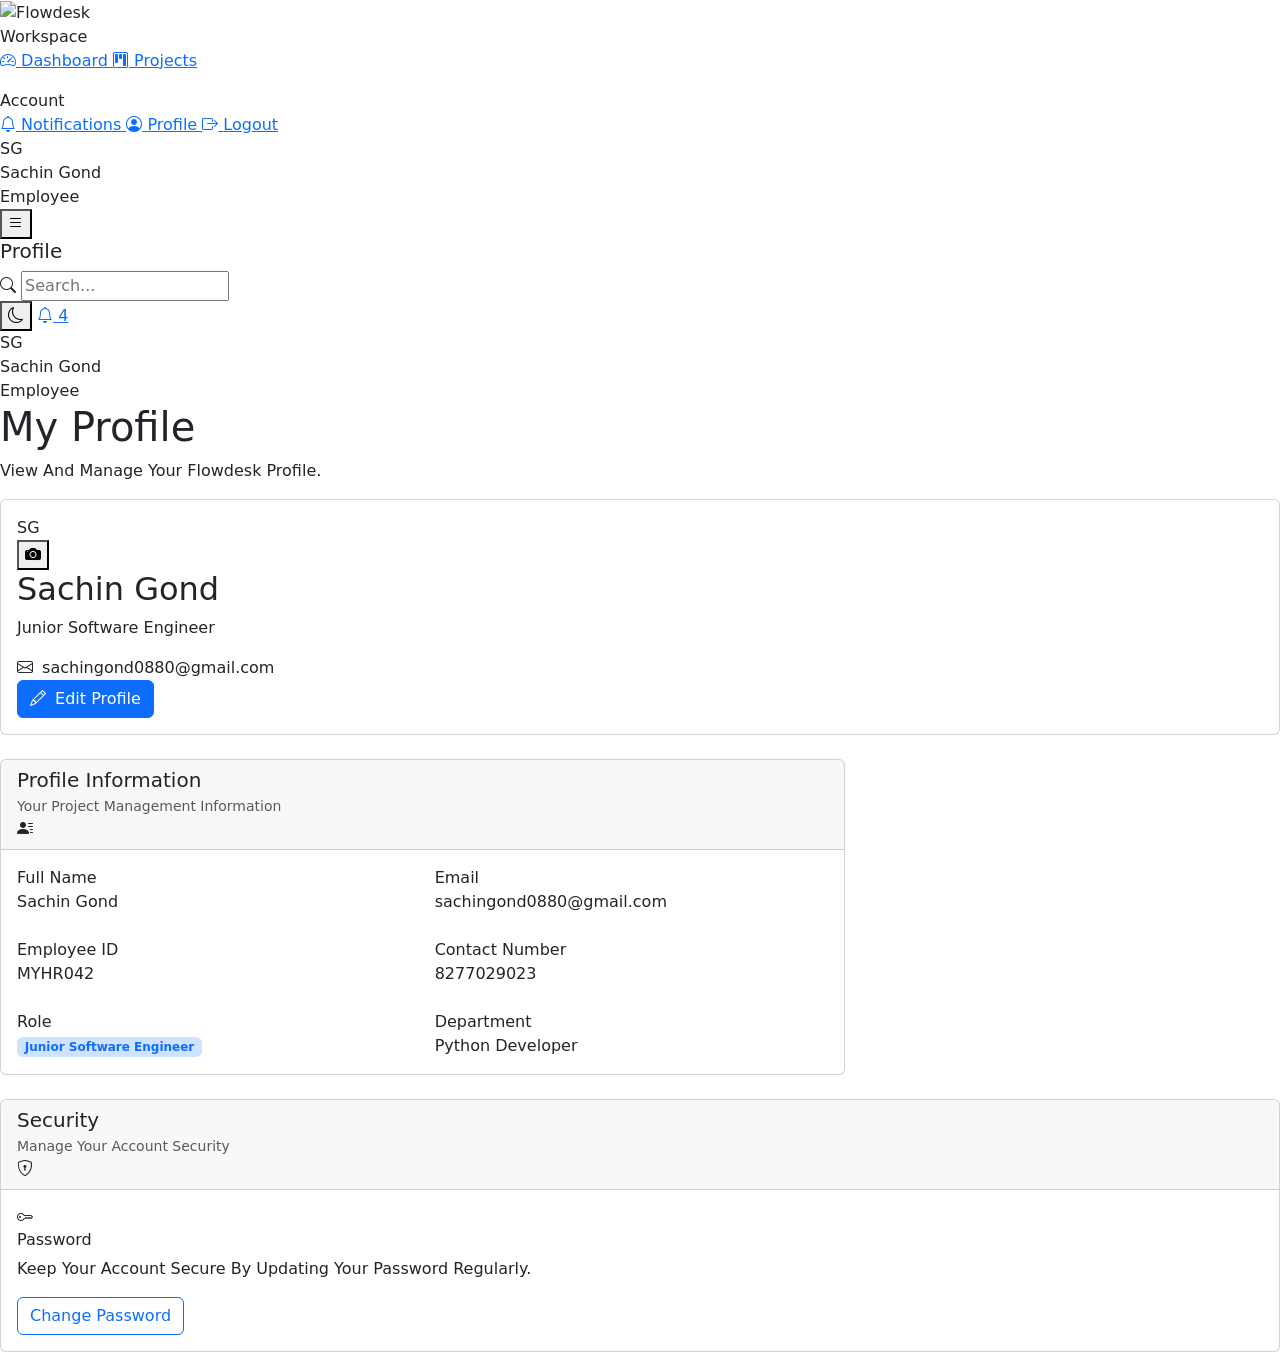
==== index.html @ 90977b36 "changing names of file" ====
<!DOCTYPE html>
<html lang="en">

<head>
    <meta charset="UTF-8">
    <meta name="viewport" content="width=device-width, initial-scale=1.0">

    <title>Flowdesk | Profile</title>

    <link
        href="https://cdn.jsdelivr.net/npm/bootstrap@5.3.3/dist/css/bootstrap.min.css"
        rel="stylesheet">

    <link
        rel="stylesheet"
        href="https://cdn.jsdelivr.net/npm/bootstrap-icons@1.11.3/font/bootstrap-icons.min.css">

    <link rel="stylesheet" href="css/style.css">
</head>

<body class="profile-page">

<div id="sidebarOverlay"></div>

<!-- =====================================================
     SIDEBAR
     ===================================================== -->

<aside class="sidebar" id="sidebar">

    <div class="sidebar-logo">

        <img class="logo-image"
             src="log.png"
             alt="Flowdesk">

    </div>


    <nav class="sidebar-nav">

        <div class="nav-section-title">
            Workspace
        </div>

        <a href="index.html" class="sidebar-link">
            <i class="bi bi-speedometer2"></i>
            <span>Dashboard</span>
        </a>

        <a href="projects.html" class="sidebar-link">
            <i class="bi bi-kanban"></i>
            <span>Projects</span>
        </a>


        <div class="nav-section-title mt-3">
            Account
        </div>

        <a href="notifications.html" class="sidebar-link">
            <i class="bi bi-bell"></i>
            <span>Notifications</span>
        </a>

        <a href="profile.html" class="sidebar-link active">
            <i class="bi bi-person-circle"></i>
            <span>Profile</span>
        </a>

        <a href="#" class="sidebar-link logout-btn">
            <i class="bi bi-box-arrow-right"></i>
            <span>Logout</span>
        </a>

    </nav>


    <div class="sidebar-footer">

        <div class="sidebar-user">

            <div class="avatar employee-avatar-sync">
                SG
            </div>

            <div class="sidebar-user-info">
                <div class="sidebar-user-name">
                    Sachin Gond
                </div>

                <div class="sidebar-user-role">
                    Employee
                </div>

            </div>

        </div>

    </div>

</aside>


<!-- =====================================================
     MAIN WRAPPER
     ===================================================== -->

<div class="main-wrapper">


    <!-- =================================================
         TOPBAR
         ================================================= -->

    <header class="topbar">

        <div class="topbar-left">

            <button
                class="sidebar-toggle"
                id="sidebarToggle">

                <i class="bi bi-list"></i>

            </button>

            <h5 class="page-heading">
                Profile
            </h5>

        </div>


        <div class="topbar-search">

            <i class="bi bi-search"></i>

            <input
                type="text"
                placeholder="Search...">

        </div>


        <div class="topbar-right">

            <button
                class="notification-btn"
                id="themeToggle">

                <i class="bi bi-moon"></i>

            </button>


            <a
                href="notifications.html"
                class="notification-btn">

                <i class="bi bi-bell"></i>

                <span class="notification-badge">
                    4
                </span>

            </a>


            <div class="user-menu">

                <div class="avatar employee-avatar-sync">
                   SG
                </div>

                <div class="user-info">

                    <div class="user-name">
                       Sachin Gond
                    </div>

                    <div class="user-role">
                        Employee
                    </div>

                </div>

            </div>

        </div>

    </header>


    <!-- =================================================
         PAGE CONTENT
         ================================================= -->

    <main class="page-content">


        <!-- PAGE HEADER -->

        <div class="page-header">

            <div>

                <h1 class="page-title">
                    My Profile
                </h1>

                <p class="page-subtitle">
                    View And Manage Your Flowdesk Profile.
                </p>

            </div>

        </div>


        <!-- =================================================
             PROFILE HEADER CARD
             ================================================= -->

        <div class="card profile-header-card mb-4">

            <div class="card-body">

                <div class="profile-main">


                    <div class="profile-avatar-wrapper">

                        <div class="profile-avatar employee-avatar-sync">
                            SG
                        </div>

                        <button
                            class="profile-camera"
                            id="changePhotoBtn"
                            title="Change profile photo">

                            <i class="bi bi-camera-fill"></i>

                        </button>

                    </div>


                    <div class="profile-main-info">

                        <h2 id="profileHeaderName">
                            Sachin Gond
                        </h2>

                        <p class="profile-role">
                            Junior Software Engineer
                        </p>

                        <div class="profile-meta">

                            <span id="profileHeaderEmail">
                                <i class="bi bi-envelope me-1"></i>
                                sachingond0880@gmail.com
                            </span>

                        </div>

                    </div>


                    <div class="profile-header-actions">

                        <button
                            class="btn btn-primary"
                            data-bs-toggle="modal"
                            data-bs-target="#editProfileModal">

                            <i class="bi bi-pencil me-1"></i>

                            Edit Profile

                        </button>

                    </div>

                </div>

            </div>

        </div>


        <!-- =================================================
             PROFILE CONTENT
             ================================================= -->

        <div class="row g-4">


            <!-- =================================================
                 PERSONAL / WORK INFORMATION
                 ================================================= -->

            <div class="col-lg-8">

                <div class="card h-100">

                    <div class="card-header">

                        <div>

                            <h5 class="mb-1">
                                Profile Information
                            </h5>

                            <p class="text-muted small mb-0">
                                Your Project Management Information
                            </p>

                        </div>

                        <i class="bi bi-person-lines-fill card-header-icon"></i>

                    </div>


                    <div class="card-body">

                        <div class="row g-4">


                            <!-- NAME -->

                            <div class="col-md-6">

                                <label class="profile-label">
                                    Full Name
                                </label>

                                <div id="profileFullName" class="profile-value">
                                    Sachin Gond
                                </div>

                            </div>




                            <!-- EMAIL -->

                            <div class="col-md-6">

                                <label class="profile-label">
                                    Email
                                </label>

                                <div id="profileEmailDisplay" class="profile-value">
                                    sachingond0880@gmail.com
                                </div>

                            </div>


                            <!-- EMPLOYEE ID -->

                            <div class="col-md-6">

                                <label class="profile-label">
                                    Employee ID
                                </label>

                                <div class="profile-value">
                                    MYHR042
                                </div>

                            </div>


                            <!-- CONTACT NUMBER -->

                            <div class="col-md-6">

                                <label class="profile-label">
                                    Contact Number
                                </label>

                                <div class="profile-value">
                                    8277029023
                                </div>

                            </div>


                            <!-- ROLE -->

                            <div class="col-md-6">

                                <label class="profile-label">
                                    Role
                                </label>

                                <div class="profile-value">

                                    <span class="badge bg-primary-subtle text-primary">
                                        Junior Software Engineer
                                    </span>

                                </div>

                            </div>


                            <!-- DEPARTMENT -->

                            <div class="col-md-6">

                                <label class="profile-label">
                                    Department
                                </label>

                                <div id="profileDisplayDepartment" class="profile-value">
                                    Python Developer
                                </div>

                            </div>


                        </div>

                    </div>

                </div>

            </div>




            <!-- =================================================
                 SECURITY
                 ================================================= -->

            <div class="col-12">

                <div class="card">

                    <div class="card-header">

                        <div>

                            <h5 class="mb-1">
                                Security
                            </h5>

                            <p class="text-muted small mb-0">
                                Manage Your Account Security
                            </p>

                        </div>

                        <i class="bi bi-shield-lock card-header-icon"></i>

                    </div>


                    <div class="card-body">

                        <div class="security-row">


                            <div class="security-info">

                                <div class="security-icon">

                                    <i class="bi bi-key"></i>

                                </div>


                                <div>

                                    <h6>
                                        Password
                                    </h6>

                                    <p>
                                        Keep Your Account Secure By
                                        Updating Your Password Regularly.
                                    </p>

                                </div>

                            </div>


                            <button
                                class="btn btn-outline-primary"
                                data-bs-toggle="modal"
                                data-bs-target="#passwordModal">

                                Change Password

                            </button>


                        </div>

                    </div>

                </div>

            </div>


        </div>


    </main>

</div>


<!-- =====================================================
     EDIT PROFILE MODAL
     ===================================================== -->

<div
    class="modal fade"
    id="editProfileModal"
    tabindex="-1"
    aria-hidden="true">

    <div class="modal-dialog modal-dialog-centered">

        <div class="modal-content">


            <div class="modal-header">

                <h5 class="modal-title">
                    Edit Profile
                </h5>

                <button
                    type="button"
                    class="btn-close"
                    data-bs-dismiss="modal">
                </button>

            </div>


            <div class="modal-body">

                <form id="editProfileForm">


                    <div class="mb-3">

                        <label class="form-label">
                            Full Name
                        </label>

                        <input
                            type="text"
                            class="form-control"
                            value="Anagha Prasanna Pothi"
                            id="profileName">

                    </div>


                    <div class="mb-3">

                        <label class="form-label">
                            Email
                        </label>

                        <input
                            type="email"
                            class="form-control"
                            value="angha@hourlyrecruit.com"
                            id="profileEmail">

                    </div>


                    <div class="mb-3">

                        <label class="form-label">
                            Department
                        </label>

                        <input
                            type="text"
                            class="form-control"
                            value="Technology"
                            id="profileDepartment">

                    </div>


                    <div class="mb-3">

                        <label class="form-label">
                            Technology
                        </label>

                        <input
                            type="text"
                            class="form-control"
                            value="Project Managemnet"
                            id="profileTechnology">

                    </div>


                </form>

            </div>


            <div class="modal-footer">

                <button
                    type="button"
                    class="btn btn-light"
                    data-bs-dismiss="modal">

                    Cancel

                </button>


                <button
                    type="button"
                    class="btn btn-primary"
                    id="saveProfileBtn">

                    Save Changes

                </button>

            </div>


        </div>

    </div>

</div>


<!-- =====================================================
     CHANGE PASSWORD MODAL
     ===================================================== -->

<div
    class="modal fade"
    id="passwordModal"
    tabindex="-1"
    aria-hidden="true">

    <div class="modal-dialog modal-dialog-centered">

        <div class="modal-content">


            <div class="modal-header">

                <h5 class="modal-title">
                    Change Password
                </h5>

                <button
                    type="button"
                    class="btn-close"
                    data-bs-dismiss="modal">
                </button>

            </div>


            <div class="modal-body">

                <form id="passwordForm">


                    <div class="mb-3">

                        <label class="form-label">
                            Current Password
                        </label>

                        <input
                            type="password"
                            class="form-control"
                            id="currentPassword"
                            placeholder="Enter current password">
                        <button type="button" class="password-toggle" data-target="currentPassword" aria-label="Show current password"><i class="bi bi-eye"></i></button>

                    </div>


                    <div class="mb-3">

                        <label class="form-label">
                            New Password
                        </label>

                        <input
                            type="password"
                            class="form-control"
                            id="newPassword"
                            placeholder="Enter new password">
                        <button type="button" class="password-toggle" data-target="newPassword" aria-label="Show new password"><i class="bi bi-eye"></i></button>

                        <div class="password-strength" aria-live="polite">
                            <div class="password-strength-header"><span>Password Strength</span><strong id="passwordStrengthLabel">-</strong></div>
                            <div class="password-strength-track"><span id="passwordStrengthBar"></span></div>
                        </div>

                    </div>


                    <div class="mb-3">

                        <label class="form-label">
                            Confirm New Password
                        </label>

                        <input
                            type="password"
                            class="form-control"
                            id="confirmPassword"
                            placeholder="Confirm new password">
                        <button type="button" class="password-toggle" data-target="confirmPassword" aria-label="Show confirm password"><i class="bi bi-eye"></i></button>

                    </div>


                </form>

            </div>


            <div class="modal-footer">

                <button
                    type="button"
                    class="btn btn-light"
                    data-bs-dismiss="modal">

                    Cancel

                </button>


                <button
                    type="button"
                    class="btn btn-primary"
                    id="changePasswordBtn">

                    Update Password

                </button>

            </div>


        </div>

    </div>

</div>


<!-- =====================================================
     CHANGE PHOTO MODAL
     ===================================================== -->

<div
    class="modal fade"
    id="photoModal"
    tabindex="-1"
    aria-hidden="true">

    <div class="modal-dialog modal-dialog-centered">

        <div class="modal-content">

            <div class="modal-header">

                <h5 class="modal-title">
                    Change Profile Photo
                </h5>

                <button
                    type="button"
                    class="btn-close"
                    data-bs-dismiss="modal">
                </button>

            </div>


            <div class="modal-body">

                <label class="form-label">
                    Select Profile Photo
                </label>

                <input
                    type="file"
                    class="form-control"
                    id="profilePhoto"
                    accept="image/*">

                <small class="text-muted">
                    JPG or PNG image recommended.
                </small>

            </div>


            <div class="modal-footer">

                <button
                    type="button"
                    class="btn btn-light"
                    data-bs-dismiss="modal">

                    Cancel

                </button>


                <button
                    type="button"
                    class="btn btn-primary"
                    id="savePhotoBtn">

                    Save Photo

                </button>

            </div>

        </div>

    </div>

</div>


<!-- =====================================================
     BOOTSTRAP
     ===================================================== -->

<script
    src="https://cdn.jsdelivr.net/npm/bootstrap@5.3.3/dist/js/bootstrap.bundle.min.js">
</script>

<script src="js/app.js"></script>


<!-- =====================================================
     PROFILE JAVASCRIPT
     ===================================================== -->

<script>

document.addEventListener("DOMContentLoaded", function () {

    document.querySelectorAll(".password-toggle").forEach(function (button) {
        button.addEventListener("click", function () {
            const input = document.getElementById(button.dataset.target);
            const icon = button.querySelector("i");
            const visible = input.type === "text";
            input.type = visible ? "password" : "text";
            icon.className = visible ? "bi bi-eye" : "bi bi-eye-slash";
            button.setAttribute("aria-label", (visible ? "Show " : "Hide ") + input.id);
        });
    });

    const newPasswordInput = document.getElementById("newPassword");
    const strengthLabel = document.getElementById("passwordStrengthLabel");
    const strengthBar = document.getElementById("passwordStrengthBar");
    if (newPasswordInput && strengthLabel && strengthBar) {
        newPasswordInput.addEventListener("input", function () {
            const value = newPasswordInput.value;
            const score = (value.length >= 8 ? 1 : 0) + (/[A-Z]/.test(value) ? 1 : 0) + (/[a-z]/.test(value) ? 1 : 0) + (/[0-9!@#$%^&*]/.test(value) ? 1 : 0);
            const strength = value.length < 6 || score < 2 ? ["Weak", "30%"] : score < 4 ? ["Medium", "65%"] : ["Strong", "100%"];
            strengthLabel.textContent = value ? strength[0] : "-";
            strengthBar.style.width = value ? strength[1] : "0%";
            strengthBar.dataset.strength = value ? strength[0].toLowerCase() : "";
        });
    }


    /* =================================================
       EDIT PROFILE
       ================================================= */

    const saveProfileBtn = document.getElementById("saveProfileBtn");

    if (saveProfileBtn) {
        saveProfileBtn.addEventListener("click", function () {
            const name = (document.getElementById("profileName")?.value || "").trim();
            const email = (document.getElementById("profileEmail")?.value || "").trim();
            const department = (document.getElementById("profileDepartment")?.value || "").trim();
            const technology = (document.getElementById("profileTechnology")?.value || "").trim();

            if (!name || !email) {
                if (typeof showToast === "function") {
                    showToast("Please enter name and email.", "warning");
                }
                return;
            }

            // Update header and card fields using IDs where available
            const headerName = document.getElementById("profileHeaderName");
            if (headerName) headerName.innerText = name;

            const headerEmail = document.getElementById("profileHeaderEmail");
            if (headerEmail) headerEmail.innerHTML = '<i class="bi bi-envelope me-1"></i> ' + email;

            const fullNameDisplay = document.getElementById("profileFullName");
            if (fullNameDisplay) fullNameDisplay.innerText = name;

            const emailDisplay = document.getElementById("profileEmailDisplay");
            if (emailDisplay) emailDisplay.innerText = email;

            const deptDisplay = document.getElementById("profileDisplayDepartment");
            if (deptDisplay) deptDisplay.innerText = department;

            const techDisplay = document.getElementById("profileDisplayTechnology");
            if (techDisplay) techDisplay.innerText = technology;

            // Close modal safely
            const modalEl = document.getElementById("editProfileModal");
            if (modalEl) {
                let modal = bootstrap.Modal.getInstance(modalEl);
                if (!modal) modal = new bootstrap.Modal(modalEl);
                modal.hide();
            }

            if (typeof showToast === "function") showToast("Profile updated successfully.", "success");
        });
    }


    /* =================================================
       CHANGE PASSWORD
       ================================================= */

    const changePasswordBtn =
        document.getElementById(
            "changePasswordBtn"
        );


    changePasswordBtn.addEventListener(
        "click",
        function () {

            const current =
                document.getElementById(
                    "currentPassword"
                ).value;


            const newPassword =
                document.getElementById(
                    "newPassword"
                ).value;


            const confirmPassword =
                document.getElementById(
                    "confirmPassword"
                ).value;


            if (
                !current ||
                !newPassword ||
                !confirmPassword
            ) {

                if (
                    typeof showToast === "function"
                ) {

                    showToast(
                        "Please fill all password fields.",
                        "warning"
                    );

                }

                return;

            }


            if (newPassword !== confirmPassword) {

                if (
                    typeof showToast === "function"
                ) {

                    showToast(
                        "New passwords do not match.",
                        "danger"
                    );

                }

                return;

            }


            if (newPassword.length < 6) {

                if (
                    typeof showToast === "function"
                ) {

                    showToast(
                        "Password must contain at least 6 characters.",
                        "warning"
                    );

                }

                return;

            }


            const modal =
                bootstrap.Modal.getInstance(
                    document.getElementById(
                        "passwordModal"
                    )
                );


            modal.hide();


            document
                .getElementById("passwordForm")
                .reset();


            if (
                typeof showToast === "function"
            ) {

                showToast(
                    "Password updated successfully.",
                    "success"
                );

            }

        }
    );


    /* =================================================
       CHANGE PHOTO
       ================================================= */

    const changePhotoBtn =
        document.getElementById(
            "changePhotoBtn"
        );


    changePhotoBtn.addEventListener(
        "click",
        function () {

            const modal =
                new bootstrap.Modal(
                    document.getElementById(
                        "photoModal"
                    )
                );


            modal.show();

        }
    );


    /* =================================================
       SAVE PHOTO
       ================================================= */

    document
        .getElementById("savePhotoBtn")
        .addEventListener(
            "click",
            function () {

                const file =
                    document.getElementById(
                        "profilePhoto"
                    ).files[0];


                if (!file) {

                    if (
                        typeof showToast === "function"
                    ) {

                        showToast(
                            "Please select a profile photo.",
                            "warning"
                        );

                    }

                    return;

                }


                const reader =
                    new FileReader();


                reader.onload =
                    function (event) {

                        const avatars =
                            document.querySelectorAll(
                                ".profile-avatar"
                            );


                        localStorage.setItem("flowdeskEmployeePhoto", event.target.result);

                        document.querySelectorAll(".employee-avatar-sync").forEach(
                            function (avatar) {

                                avatar.innerHTML =
                                    '<img src="' +
                                    event.target.result +
                                    '" alt="Profile Photo">';

                            }
                        );


                        const modal =
                            bootstrap.Modal.getInstance(
                                document.getElementById(
                                    "photoModal"
                                )
                            );


                        modal.hide();


                        if (
                            typeof showToast === "function"
                        ) {

                            showToast(
                                "Profile photo updated.",
                                "success"
                            );

                        }

                    };


                reader.readAsDataURL(file);

            }
        );


});

</script>

<script>
// Save profile changes from Edit Profile modal into the visible profile view
document.getElementById('saveProfileBtn')?.addEventListener('click', function () {
    var name = (document.getElementById('profileName')?.value || '').trim();
    var email = (document.getElementById('profileEmail')?.value || '').trim();
    var dept = (document.getElementById('profileDepartment')?.value || '').trim();
    var tech = (document.getElementById('profileTechnology')?.value || '').trim();

    if (name) {
        var h = document.getElementById('profileHeaderName');
        if (h) h.innerText = name;
        var f = document.getElementById('profileFullName');
        if (f) f.innerText = name;
    }

    if (email) {
        var he = document.getElementById('profileHeaderEmail');
        if (he) he.innerHTML = '<i class="bi bi-envelope me-1"></i> ' + email;
        var ed = document.getElementById('profileEmailDisplay');
        if (ed) ed.innerText = email;
    }

    if (dept) {
        var pd = document.getElementById('profileDisplayDepartment');
        if (pd) pd.innerText = dept;
    }

    if (tech) {
        var pt = document.getElementById('profileDisplayTechnology');
        if (pt) pt.innerText = tech;
    }

    // hide modal using Bootstrap API
    var modalEl = document.getElementById('editProfileModal');
    if (modalEl) {
        var modal = bootstrap.Modal.getInstance(modalEl);
        if (!modal) modal = new bootstrap.Modal(modalEl);
        modal.hide();
    }

    if (typeof showToast === 'function') {
        showToast('Profile updated successfully.', 'success');
    }
});
</script>

</body>

</html>
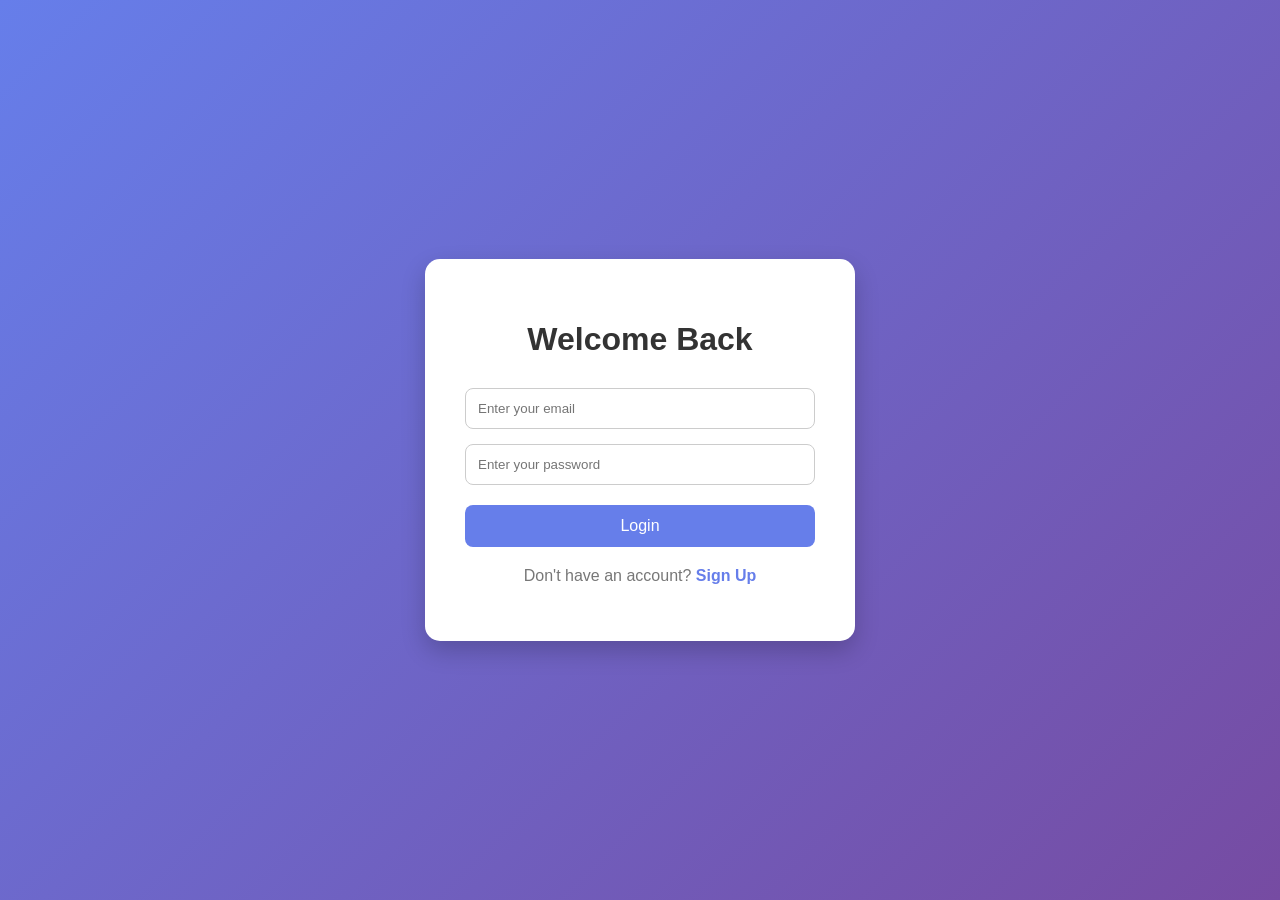
==== commit 71c60a29: "changing file data" ====
--- a/index.html
+++ b/index.html
@@ -1,1247 +1,104 @@
 <!DOCTYPE html>
 <html lang="en">
-
 <head>
     <meta charset="UTF-8">
     <meta name="viewport" content="width=device-width, initial-scale=1.0">
 
-    <title>Flowdesk | Profile</title>
-
-    <link
-        href="https://cdn.jsdelivr.net/npm/bootstrap@5.3.3/dist/css/bootstrap.min.css"
-        rel="stylesheet">
-
-    <link
-        rel="stylesheet"
-        href="https://cdn.jsdelivr.net/npm/bootstrap-icons@1.11.3/font/bootstrap-icons.min.css">
-
-    <link rel="stylesheet" href="css/style.css">
+    <title>Login Page</title>
 </head>
 
-<body class="profile-page">
+<body style="
+    margin: 0;
+    padding: 0;
+    font-family: Arial, sans-serif;
+    background: linear-gradient(135deg, #667eea, #764ba2);
+    height: 100vh;
+    display: flex;
+    justify-content: center;
+    align-items: center;
+">
 
-<div id="sidebarOverlay"></div>
+    <div style="
+        background: white;
+        width: 350px;
+        padding: 40px;
+        border-radius: 15px;
+        box-shadow: 0 10px 25px rgba(0,0,0,0.2);
+        text-align: center;
+    ">
 
-<!-- =====================================================
-     SIDEBAR
-     ===================================================== -->
+        <h1 style="
+            margin-bottom: 30px;
+            color: #333;
+        ">
+            Welcome Back
+        </h1>
 
-<aside class="sidebar" id="sidebar">
+        <form>
 
-    <div class="sidebar-logo">
+            <input
+                type="email"
+                placeholder="Enter your email"
+                required
+                style="
+                    width: 100%;
+                    padding: 12px;
+                    margin-bottom: 15px;
+                    border: 1px solid #ccc;
+                    border-radius: 8px;
+                    box-sizing: border-box;
+                "
+            >
 
-        <img class="logo-image"
-             src="log.png"
-             alt="Flowdesk">
+            <input
+                type="password"
+                placeholder="Enter your password"
+                required
+                style="
+                    width: 100%;
+                    padding: 12px;
+                    margin-bottom: 20px;
+                    border: 1px solid #ccc;
+                    border-radius: 8px;
+                    box-sizing: border-box;
+                "
+            >
+
+            <button
+                type="submit"
+                style="
+                    width: 100%;
+                    padding: 12px;
+                    border: none;
+                    border-radius: 8px;
+                    background-color: #667eea;
+                    color: white;
+                    font-size: 16px;
+                    cursor: pointer;
+                "
+            >
+                Login
+            </button>
+
+        </form>
+
+        <p style="
+            margin-top: 20px;
+            color: #777;
+        ">
+            Don't have an account?
+            <a href="#" style="
+                color: #667eea;
+                text-decoration: none;
+                font-weight: bold;
+            ">
+                Sign Up
+            </a>
+        </p>
 
     </div>
 
-
-    <nav class="sidebar-nav">
-
-        <div class="nav-section-title">
-            Workspace
-        </div>
-
-        <a href="index.html" class="sidebar-link">
-            <i class="bi bi-speedometer2"></i>
-            <span>Dashboard</span>
-        </a>
-
-        <a href="projects.html" class="sidebar-link">
-            <i class="bi bi-kanban"></i>
-            <span>Projects</span>
-        </a>
-
-
-        <div class="nav-section-title mt-3">
-            Account
-        </div>
-
-        <a href="notifications.html" class="sidebar-link">
-            <i class="bi bi-bell"></i>
-            <span>Notifications</span>
-        </a>
-
-        <a href="profile.html" class="sidebar-link active">
-            <i class="bi bi-person-circle"></i>
-            <span>Profile</span>
-        </a>
-
-        <a href="#" class="sidebar-link logout-btn">
-            <i class="bi bi-box-arrow-right"></i>
-            <span>Logout</span>
-        </a>
-
-    </nav>
-
-
-    <div class="sidebar-footer">
-
-        <div class="sidebar-user">
-
-            <div class="avatar employee-avatar-sync">
-                SG
-            </div>
-
-            <div class="sidebar-user-info">
-                <div class="sidebar-user-name">
-                    Sachin Gond
-                </div>
-
-                <div class="sidebar-user-role">
-                    Employee
-                </div>
-
-            </div>
-
-        </div>
-
-    </div>
-
-</aside>
-
-
-<!-- =====================================================
-     MAIN WRAPPER
-     ===================================================== -->
-
-<div class="main-wrapper">
-
-
-    <!-- =================================================
-         TOPBAR
-         ================================================= -->
-
-    <header class="topbar">
-
-        <div class="topbar-left">
-
-            <button
-                class="sidebar-toggle"
-                id="sidebarToggle">
-
-                <i class="bi bi-list"></i>
-
-            </button>
-
-            <h5 class="page-heading">
-                Profile
-            </h5>
-
-        </div>
-
-
-        <div class="topbar-search">
-
-            <i class="bi bi-search"></i>
-
-            <input
-                type="text"
-                placeholder="Search...">
-
-        </div>
-
-
-        <div class="topbar-right">
-
-            <button
-                class="notification-btn"
-                id="themeToggle">
-
-                <i class="bi bi-moon"></i>
-
-            </button>
-
-
-            <a
-                href="notifications.html"
-                class="notification-btn">
-
-                <i class="bi bi-bell"></i>
-
-                <span class="notification-badge">
-                    4
-                </span>
-
-            </a>
-
-
-            <div class="user-menu">
-
-                <div class="avatar employee-avatar-sync">
-                   SG
-                </div>
-
-                <div class="user-info">
-
-                    <div class="user-name">
-                       Sachin Gond
-                    </div>
-
-                    <div class="user-role">
-                        Employee
-                    </div>
-
-                </div>
-
-            </div>
-
-        </div>
-
-    </header>
-
-
-    <!-- =================================================
-         PAGE CONTENT
-         ================================================= -->
-
-    <main class="page-content">
-
-
-        <!-- PAGE HEADER -->
-
-        <div class="page-header">
-
-            <div>
-
-                <h1 class="page-title">
-                    My Profile
-                </h1>
-
-                <p class="page-subtitle">
-                    View And Manage Your Flowdesk Profile.
-                </p>
-
-            </div>
-
-        </div>
-
-
-        <!-- =================================================
-             PROFILE HEADER CARD
-             ================================================= -->
-
-        <div class="card profile-header-card mb-4">
-
-            <div class="card-body">
-
-                <div class="profile-main">
-
-
-                    <div class="profile-avatar-wrapper">
-
-                        <div class="profile-avatar employee-avatar-sync">
-                            SG
-                        </div>
-
-                        <button
-                            class="profile-camera"
-                            id="changePhotoBtn"
-                            title="Change profile photo">
-
-                            <i class="bi bi-camera-fill"></i>
-
-                        </button>
-
-                    </div>
-
-
-                    <div class="profile-main-info">
-
-                        <h2 id="profileHeaderName">
-                            Sachin Gond
-                        </h2>
-
-                        <p class="profile-role">
-                            Junior Software Engineer
-                        </p>
-
-                        <div class="profile-meta">
-
-                            <span id="profileHeaderEmail">
-                                <i class="bi bi-envelope me-1"></i>
-                                sachingond0880@gmail.com
-                            </span>
-
-                        </div>
-
-                    </div>
-
-
-                    <div class="profile-header-actions">
-
-                        <button
-                            class="btn btn-primary"
-                            data-bs-toggle="modal"
-                            data-bs-target="#editProfileModal">
-
-                            <i class="bi bi-pencil me-1"></i>
-
-                            Edit Profile
-
-                        </button>
-
-                    </div>
-
-                </div>
-
-            </div>
-
-        </div>
-
-
-        <!-- =================================================
-             PROFILE CONTENT
-             ================================================= -->
-
-        <div class="row g-4">
-
-
-            <!-- =================================================
-                 PERSONAL / WORK INFORMATION
-                 ================================================= -->
-
-            <div class="col-lg-8">
-
-                <div class="card h-100">
-
-                    <div class="card-header">
-
-                        <div>
-
-                            <h5 class="mb-1">
-                                Profile Information
-                            </h5>
-
-                            <p class="text-muted small mb-0">
-                                Your Project Management Information
-                            </p>
-
-                        </div>
-
-                        <i class="bi bi-person-lines-fill card-header-icon"></i>
-
-                    </div>
-
-
-                    <div class="card-body">
-
-                        <div class="row g-4">
-
-
-                            <!-- NAME -->
-
-                            <div class="col-md-6">
-
-                                <label class="profile-label">
-                                    Full Name
-                                </label>
-
-                                <div id="profileFullName" class="profile-value">
-                                    Sachin Gond
-                                </div>
-
-                            </div>
-
-
-
-
-                            <!-- EMAIL -->
-
-                            <div class="col-md-6">
-
-                                <label class="profile-label">
-                                    Email
-                                </label>
-
-                                <div id="profileEmailDisplay" class="profile-value">
-                                    sachingond0880@gmail.com
-                                </div>
-
-                            </div>
-
-
-                            <!-- EMPLOYEE ID -->
-
-                            <div class="col-md-6">
-
-                                <label class="profile-label">
-                                    Employee ID
-                                </label>
-
-                                <div class="profile-value">
-                                    MYHR042
-                                </div>
-
-                            </div>
-
-
-                            <!-- CONTACT NUMBER -->
-
-                            <div class="col-md-6">
-
-                                <label class="profile-label">
-                                    Contact Number
-                                </label>
-
-                                <div class="profile-value">
-                                    8277029023
-                                </div>
-
-                            </div>
-
-
-                            <!-- ROLE -->
-
-                            <div class="col-md-6">
-
-                                <label class="profile-label">
-                                    Role
-                                </label>
-
-                                <div class="profile-value">
-
-                                    <span class="badge bg-primary-subtle text-primary">
-                                        Junior Software Engineer
-                                    </span>
-
-                                </div>
-
-                            </div>
-
-
-                            <!-- DEPARTMENT -->
-
-                            <div class="col-md-6">
-
-                                <label class="profile-label">
-                                    Department
-                                </label>
-
-                                <div id="profileDisplayDepartment" class="profile-value">
-                                    Python Developer
-                                </div>
-
-                            </div>
-
-
-                        </div>
-
-                    </div>
-
-                </div>
-
-            </div>
-
-
-
-
-            <!-- =================================================
-                 SECURITY
-                 ================================================= -->
-
-            <div class="col-12">
-
-                <div class="card">
-
-                    <div class="card-header">
-
-                        <div>
-
-                            <h5 class="mb-1">
-                                Security
-                            </h5>
-
-                            <p class="text-muted small mb-0">
-                                Manage Your Account Security
-                            </p>
-
-                        </div>
-
-                        <i class="bi bi-shield-lock card-header-icon"></i>
-
-                    </div>
-
-
-                    <div class="card-body">
-
-                        <div class="security-row">
-
-
-                            <div class="security-info">
-
-                                <div class="security-icon">
-
-                                    <i class="bi bi-key"></i>
-
-                                </div>
-
-
-                                <div>
-
-                                    <h6>
-                                        Password
-                                    </h6>
-
-                                    <p>
-                                        Keep Your Account Secure By
-                                        Updating Your Password Regularly.
-                                    </p>
-
-                                </div>
-
-                            </div>
-
-
-                            <button
-                                class="btn btn-outline-primary"
-                                data-bs-toggle="modal"
-                                data-bs-target="#passwordModal">
-
-                                Change Password
-
-                            </button>
-
-
-                        </div>
-
-                    </div>
-
-                </div>
-
-            </div>
-
-
-        </div>
-
-
-    </main>
-
-</div>
-
-
-<!-- =====================================================
-     EDIT PROFILE MODAL
-     ===================================================== -->
-
-<div
-    class="modal fade"
-    id="editProfileModal"
-    tabindex="-1"
-    aria-hidden="true">
-
-    <div class="modal-dialog modal-dialog-centered">
-
-        <div class="modal-content">
-
-
-            <div class="modal-header">
-
-                <h5 class="modal-title">
-                    Edit Profile
-                </h5>
-
-                <button
-                    type="button"
-                    class="btn-close"
-                    data-bs-dismiss="modal">
-                </button>
-
-            </div>
-
-
-            <div class="modal-body">
-
-                <form id="editProfileForm">
-
-
-                    <div class="mb-3">
-
-                        <label class="form-label">
-                            Full Name
-                        </label>
-
-                        <input
-                            type="text"
-                            class="form-control"
-                            value="Anagha Prasanna Pothi"
-                            id="profileName">
-
-                    </div>
-
-
-                    <div class="mb-3">
-
-                        <label class="form-label">
-                            Email
-                        </label>
-
-                        <input
-                            type="email"
-                            class="form-control"
-                            value="angha@hourlyrecruit.com"
-                            id="profileEmail">
-
-                    </div>
-
-
-                    <div class="mb-3">
-
-                        <label class="form-label">
-                            Department
-                        </label>
-
-                        <input
-                            type="text"
-                            class="form-control"
-                            value="Technology"
-                            id="profileDepartment">
-
-                    </div>
-
-
-                    <div class="mb-3">
-
-                        <label class="form-label">
-                            Technology
-                        </label>
-
-                        <input
-                            type="text"
-                            class="form-control"
-                            value="Project Managemnet"
-                            id="profileTechnology">
-
-                    </div>
-
-
-                </form>
-
-            </div>
-
-
-            <div class="modal-footer">
-
-                <button
-                    type="button"
-                    class="btn btn-light"
-                    data-bs-dismiss="modal">
-
-                    Cancel
-
-                </button>
-
-
-                <button
-                    type="button"
-                    class="btn btn-primary"
-                    id="saveProfileBtn">
-
-                    Save Changes
-
-                </button>
-
-            </div>
-
-
-        </div>
-
-    </div>
-
-</div>
-
-
-<!-- =====================================================
-     CHANGE PASSWORD MODAL
-     ===================================================== -->
-
-<div
-    class="modal fade"
-    id="passwordModal"
-    tabindex="-1"
-    aria-hidden="true">
-
-    <div class="modal-dialog modal-dialog-centered">
-
-        <div class="modal-content">
-
-
-            <div class="modal-header">
-
-                <h5 class="modal-title">
-                    Change Password
-                </h5>
-
-                <button
-                    type="button"
-                    class="btn-close"
-                    data-bs-dismiss="modal">
-                </button>
-
-            </div>
-
-
-            <div class="modal-body">
-
-                <form id="passwordForm">
-
-
-                    <div class="mb-3">
-
-                        <label class="form-label">
-                            Current Password
-                        </label>
-
-                        <input
-                            type="password"
-                            class="form-control"
-                            id="currentPassword"
-                            placeholder="Enter current password">
-                        <button type="button" class="password-toggle" data-target="currentPassword" aria-label="Show current password"><i class="bi bi-eye"></i></button>
-
-                    </div>
-
-
-                    <div class="mb-3">
-
-                        <label class="form-label">
-                            New Password
-                        </label>
-
-                        <input
-                            type="password"
-                            class="form-control"
-                            id="newPassword"
-                            placeholder="Enter new password">
-                        <button type="button" class="password-toggle" data-target="newPassword" aria-label="Show new password"><i class="bi bi-eye"></i></button>
-
-                        <div class="password-strength" aria-live="polite">
-                            <div class="password-strength-header"><span>Password Strength</span><strong id="passwordStrengthLabel">-</strong></div>
-                            <div class="password-strength-track"><span id="passwordStrengthBar"></span></div>
-                        </div>
-
-                    </div>
-
-
-                    <div class="mb-3">
-
-                        <label class="form-label">
-                            Confirm New Password
-                        </label>
-
-                        <input
-                            type="password"
-                            class="form-control"
-                            id="confirmPassword"
-                            placeholder="Confirm new password">
-                        <button type="button" class="password-toggle" data-target="confirmPassword" aria-label="Show confirm password"><i class="bi bi-eye"></i></button>
-
-                    </div>
-
-
-                </form>
-
-            </div>
-
-
-            <div class="modal-footer">
-
-                <button
-                    type="button"
-                    class="btn btn-light"
-                    data-bs-dismiss="modal">
-
-                    Cancel
-
-                </button>
-
-
-                <button
-                    type="button"
-                    class="btn btn-primary"
-                    id="changePasswordBtn">
-
-                    Update Password
-
-                </button>
-
-            </div>
-
-
-        </div>
-
-    </div>
-
-</div>
-
-
-<!-- =====================================================
-     CHANGE PHOTO MODAL
-     ===================================================== -->
-
-<div
-    class="modal fade"
-    id="photoModal"
-    tabindex="-1"
-    aria-hidden="true">
-
-    <div class="modal-dialog modal-dialog-centered">
-
-        <div class="modal-content">
-
-            <div class="modal-header">
-
-                <h5 class="modal-title">
-                    Change Profile Photo
-                </h5>
-
-                <button
-                    type="button"
-                    class="btn-close"
-                    data-bs-dismiss="modal">
-                </button>
-
-            </div>
-
-
-            <div class="modal-body">
-
-                <label class="form-label">
-                    Select Profile Photo
-                </label>
-
-                <input
-                    type="file"
-                    class="form-control"
-                    id="profilePhoto"
-                    accept="image/*">
-
-                <small class="text-muted">
-                    JPG or PNG image recommended.
-                </small>
-
-            </div>
-
-
-            <div class="modal-footer">
-
-                <button
-                    type="button"
-                    class="btn btn-light"
-                    data-bs-dismiss="modal">
-
-                    Cancel
-
-                </button>
-
-
-                <button
-                    type="button"
-                    class="btn btn-primary"
-                    id="savePhotoBtn">
-
-                    Save Photo
-
-                </button>
-
-            </div>
-
-        </div>
-
-    </div>
-
-</div>
-
-
-<!-- =====================================================
-     BOOTSTRAP
-     ===================================================== -->
-
-<script
-    src="https://cdn.jsdelivr.net/npm/bootstrap@5.3.3/dist/js/bootstrap.bundle.min.js">
-</script>
-
-<script src="js/app.js"></script>
-
-
-<!-- =====================================================
-     PROFILE JAVASCRIPT
-     ===================================================== -->
-
-<script>
-
-document.addEventListener("DOMContentLoaded", function () {
-
-    document.querySelectorAll(".password-toggle").forEach(function (button) {
-        button.addEventListener("click", function () {
-            const input = document.getElementById(button.dataset.target);
-            const icon = button.querySelector("i");
-            const visible = input.type === "text";
-            input.type = visible ? "password" : "text";
-            icon.className = visible ? "bi bi-eye" : "bi bi-eye-slash";
-            button.setAttribute("aria-label", (visible ? "Show " : "Hide ") + input.id);
-        });
-    });
-
-    const newPasswordInput = document.getElementById("newPassword");
-    const strengthLabel = document.getElementById("passwordStrengthLabel");
-    const strengthBar = document.getElementById("passwordStrengthBar");
-    if (newPasswordInput && strengthLabel && strengthBar) {
-        newPasswordInput.addEventListener("input", function () {
-            const value = newPasswordInput.value;
-            const score = (value.length >= 8 ? 1 : 0) + (/[A-Z]/.test(value) ? 1 : 0) + (/[a-z]/.test(value) ? 1 : 0) + (/[0-9!@#$%^&*]/.test(value) ? 1 : 0);
-            const strength = value.length < 6 || score < 2 ? ["Weak", "30%"] : score < 4 ? ["Medium", "65%"] : ["Strong", "100%"];
-            strengthLabel.textContent = value ? strength[0] : "-";
-            strengthBar.style.width = value ? strength[1] : "0%";
-            strengthBar.dataset.strength = value ? strength[0].toLowerCase() : "";
-        });
-    }
-
-
-    /* =================================================
-       EDIT PROFILE
-       ================================================= */
-
-    const saveProfileBtn = document.getElementById("saveProfileBtn");
-
-    if (saveProfileBtn) {
-        saveProfileBtn.addEventListener("click", function () {
-            const name = (document.getElementById("profileName")?.value || "").trim();
-            const email = (document.getElementById("profileEmail")?.value || "").trim();
-            const department = (document.getElementById("profileDepartment")?.value || "").trim();
-            const technology = (document.getElementById("profileTechnology")?.value || "").trim();
-
-            if (!name || !email) {
-                if (typeof showToast === "function") {
-                    showToast("Please enter name and email.", "warning");
-                }
-                return;
-            }
-
-            // Update header and card fields using IDs where available
-            const headerName = document.getElementById("profileHeaderName");
-            if (headerName) headerName.innerText = name;
-
-            const headerEmail = document.getElementById("profileHeaderEmail");
-            if (headerEmail) headerEmail.innerHTML = '<i class="bi bi-envelope me-1"></i> ' + email;
-
-            const fullNameDisplay = document.getElementById("profileFullName");
-            if (fullNameDisplay) fullNameDisplay.innerText = name;
-
-            const emailDisplay = document.getElementById("profileEmailDisplay");
-            if (emailDisplay) emailDisplay.innerText = email;
-
-            const deptDisplay = document.getElementById("profileDisplayDepartment");
-            if (deptDisplay) deptDisplay.innerText = department;
-
-            const techDisplay = document.getElementById("profileDisplayTechnology");
-            if (techDisplay) techDisplay.innerText = technology;
-
-            // Close modal safely
-            const modalEl = document.getElementById("editProfileModal");
-            if (modalEl) {
-                let modal = bootstrap.Modal.getInstance(modalEl);
-                if (!modal) modal = new bootstrap.Modal(modalEl);
-                modal.hide();
-            }
-
-            if (typeof showToast === "function") showToast("Profile updated successfully.", "success");
-        });
-    }
-
-
-    /* =================================================
-       CHANGE PASSWORD
-       ================================================= */
-
-    const changePasswordBtn =
-        document.getElementById(
-            "changePasswordBtn"
-        );
-
-
-    changePasswordBtn.addEventListener(
-        "click",
-        function () {
-
-            const current =
-                document.getElementById(
-                    "currentPassword"
-                ).value;
-
-
-            const newPassword =
-                document.getElementById(
-                    "newPassword"
-                ).value;
-
-
-            const confirmPassword =
-                document.getElementById(
-                    "confirmPassword"
-                ).value;
-
-
-            if (
-                !current ||
-                !newPassword ||
-                !confirmPassword
-            ) {
-
-                if (
-                    typeof showToast === "function"
-                ) {
-
-                    showToast(
-                        "Please fill all password fields.",
-                        "warning"
-                    );
-
-                }
-
-                return;
-
-            }
-
-
-            if (newPassword !== confirmPassword) {
-
-                if (
-                    typeof showToast === "function"
-                ) {
-
-                    showToast(
-                        "New passwords do not match.",
-                        "danger"
-                    );
-
-                }
-
-                return;
-
-            }
-
-
-            if (newPassword.length < 6) {
-
-                if (
-                    typeof showToast === "function"
-                ) {
-
-                    showToast(
-                        "Password must contain at least 6 characters.",
-                        "warning"
-                    );
-
-                }
-
-                return;
-
-            }
-
-
-            const modal =
-                bootstrap.Modal.getInstance(
-                    document.getElementById(
-                        "passwordModal"
-                    )
-                );
-
-
-            modal.hide();
-
-
-            document
-                .getElementById("passwordForm")
-                .reset();
-
-
-            if (
-                typeof showToast === "function"
-            ) {
-
-                showToast(
-                    "Password updated successfully.",
-                    "success"
-                );
-
-            }
-
-        }
-    );
-
-
-    /* =================================================
-       CHANGE PHOTO
-       ================================================= */
-
-    const changePhotoBtn =
-        document.getElementById(
-            "changePhotoBtn"
-        );
-
-
-    changePhotoBtn.addEventListener(
-        "click",
-        function () {
-
-            const modal =
-                new bootstrap.Modal(
-                    document.getElementById(
-                        "photoModal"
-                    )
-                );
-
-
-            modal.show();
-
-        }
-    );
-
-
-    /* =================================================
-       SAVE PHOTO
-       ================================================= */
-
-    document
-        .getElementById("savePhotoBtn")
-        .addEventListener(
-            "click",
-            function () {
-
-                const file =
-                    document.getElementById(
-                        "profilePhoto"
-                    ).files[0];
-
-
-                if (!file) {
-
-                    if (
-                        typeof showToast === "function"
-                    ) {
-
-                        showToast(
-                            "Please select a profile photo.",
-                            "warning"
-                        );
-
-                    }
-
-                    return;
-
-                }
-
-
-                const reader =
-                    new FileReader();
-
-
-                reader.onload =
-                    function (event) {
-
-                        const avatars =
-                            document.querySelectorAll(
-                                ".profile-avatar"
-                            );
-
-
-                        localStorage.setItem("flowdeskEmployeePhoto", event.target.result);
-
-                        document.querySelectorAll(".employee-avatar-sync").forEach(
-                            function (avatar) {
-
-                                avatar.innerHTML =
-                                    '<img src="' +
-                                    event.target.result +
-                                    '" alt="Profile Photo">';
-
-                            }
-                        );
-
-
-                        const modal =
-                            bootstrap.Modal.getInstance(
-                                document.getElementById(
-                                    "photoModal"
-                                )
-                            );
-
-
-                        modal.hide();
-
-
-                        if (
-                            typeof showToast === "function"
-                        ) {
-
-                            showToast(
-                                "Profile photo updated.",
-                                "success"
-                            );
-
-                        }
-
-                    };
-
-
-                reader.readAsDataURL(file);
-
-            }
-        );
-
-
-});
-
-</script>
-
-<script>
-// Save profile changes from Edit Profile modal into the visible profile view
-document.getElementById('saveProfileBtn')?.addEventListener('click', function () {
-    var name = (document.getElementById('profileName')?.value || '').trim();
-    var email = (document.getElementById('profileEmail')?.value || '').trim();
-    var dept = (document.getElementById('profileDepartment')?.value || '').trim();
-    var tech = (document.getElementById('profileTechnology')?.value || '').trim();
-
-    if (name) {
-        var h = document.getElementById('profileHeaderName');
-        if (h) h.innerText = name;
-        var f = document.getElementById('profileFullName');
-        if (f) f.innerText = name;
-    }
-
-    if (email) {
-        var he = document.getElementById('profileHeaderEmail');
-        if (he) he.innerHTML = '<i class="bi bi-envelope me-1"></i> ' + email;
-        var ed = document.getElementById('profileEmailDisplay');
-        if (ed) ed.innerText = email;
-    }
-
-    if (dept) {
-        var pd = document.getElementById('profileDisplayDepartment');
-        if (pd) pd.innerText = dept;
-    }
-
-    if (tech) {
-        var pt = document.getElementById('profileDisplayTechnology');
-        if (pt) pt.innerText = tech;
-    }
-
-    // hide modal using Bootstrap API
-    var modalEl = document.getElementById('editProfileModal');
-    if (modalEl) {
-        var modal = bootstrap.Modal.getInstance(modalEl);
-        if (!modal) modal = new bootstrap.Modal(modalEl);
-        modal.hide();
-    }
-
-    if (typeof showToast === 'function') {
-        showToast('Profile updated successfully.', 'success');
-    }
-});
-</script>
-
 </body>
-
 </html>
+      
+  
